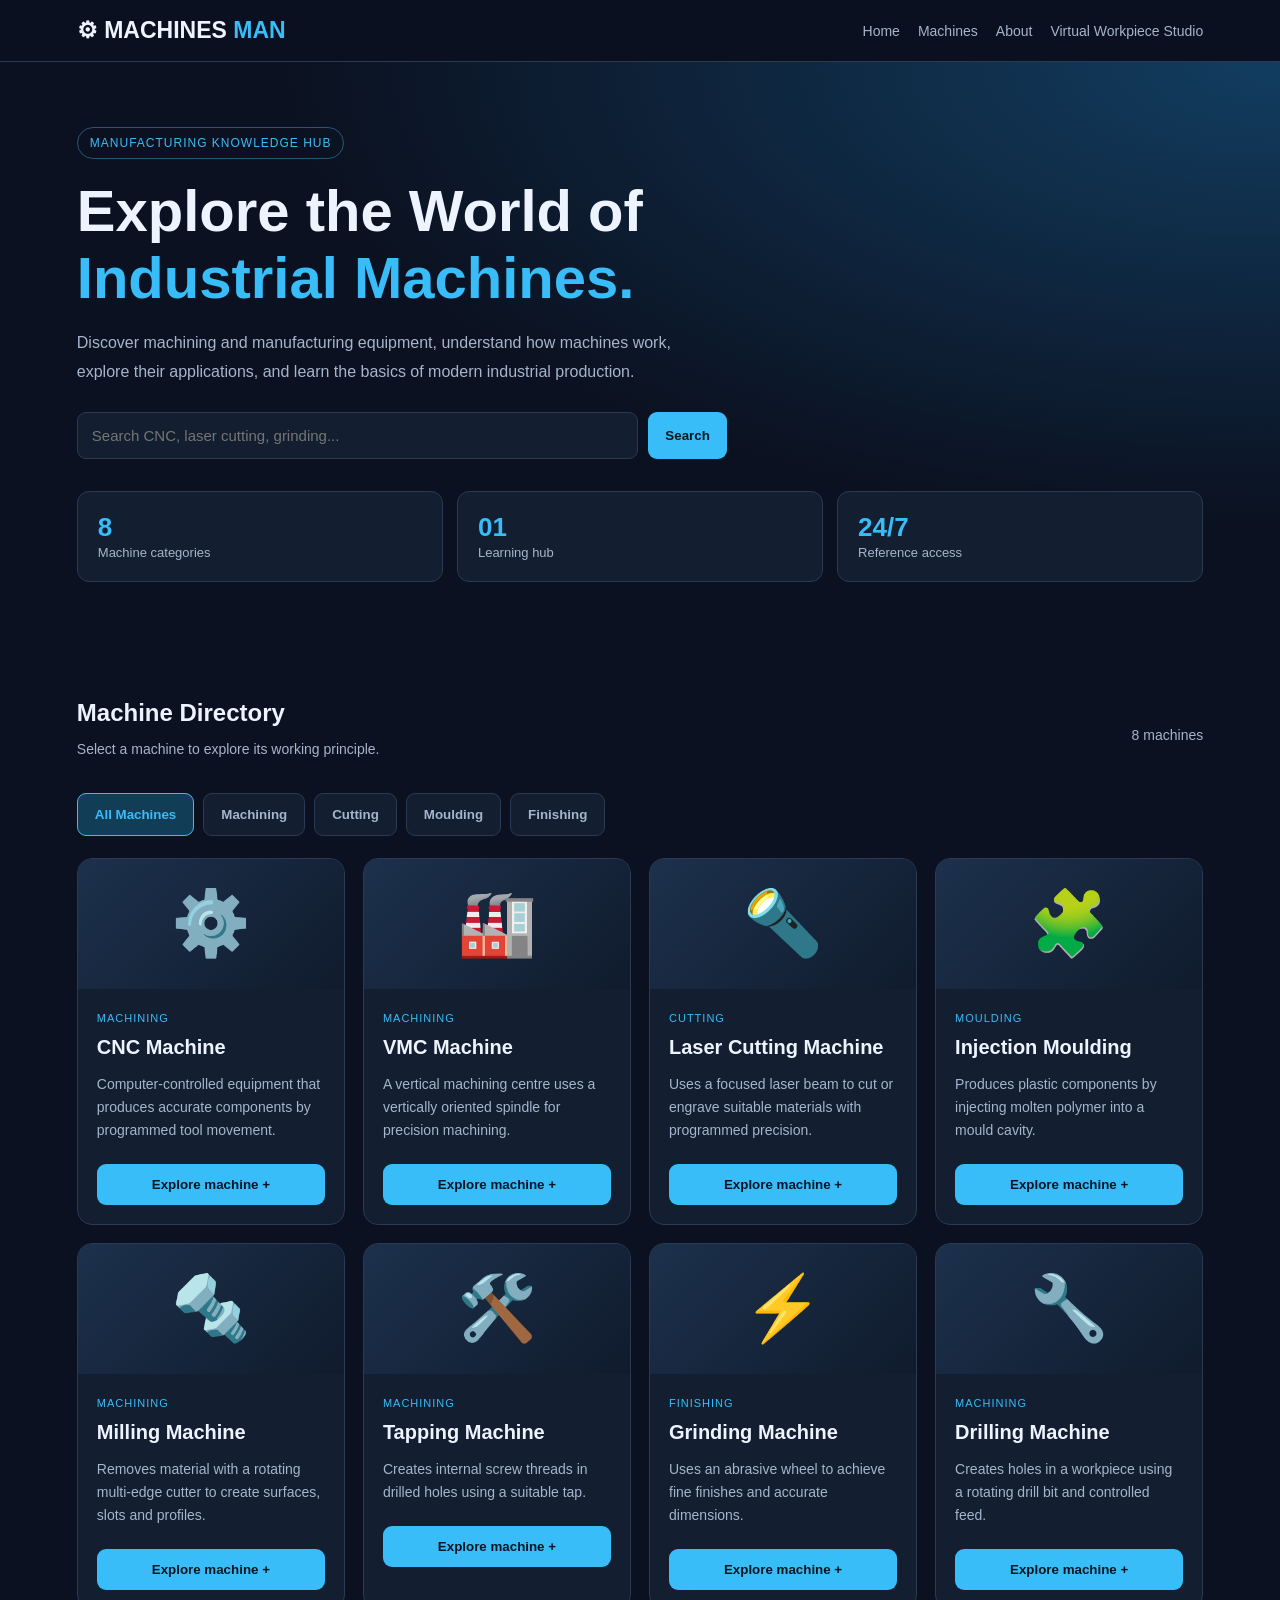
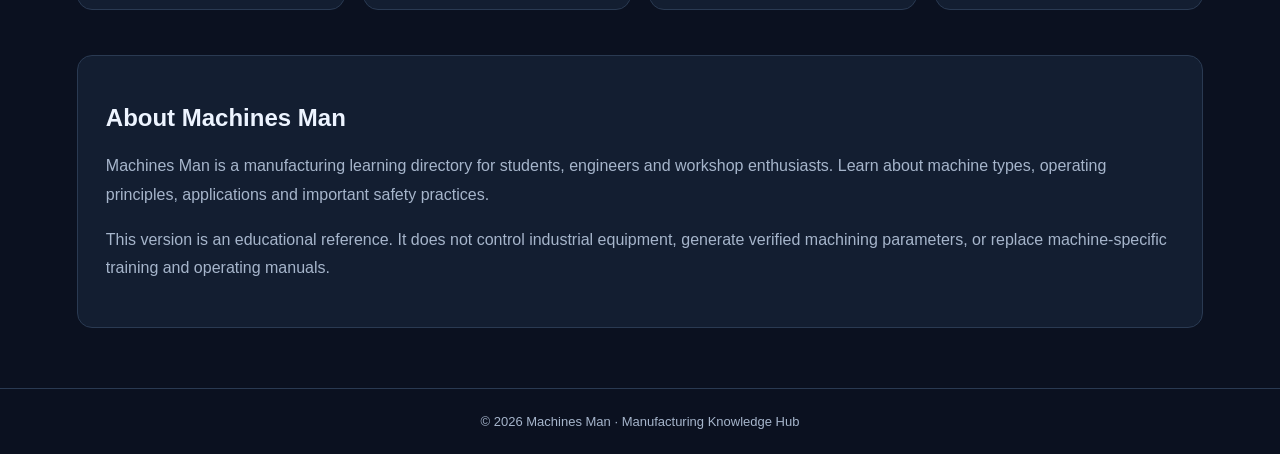
==== index.html @ 2218a89e "Update index.html" ====
<!DOCTYPE html>
<html lang="en">
<head>
<meta charset="UTF-8">
<meta name="viewport" content="width=device-width, initial-scale=1.0">
<title>Machines Man | Manufacturing Hub</title>
<style>
:root {
  --bg: #0b1120;
  --panel: #131e31;
  --panel2: #1c2a40;
  --text: #edf4ff;
  --muted: #a6b5cb;
  --accent: #38bdf8;
  --border: #2a3a52;
}
* { box-sizing: border-box; }
body {
  margin: 0;
  font-family: Arial, sans-serif;
  background: var(--bg);
  color: var(--text);
}
header {
  position: sticky;
  top: 0;
  z-index: 5;
  background: #0b1120ee;
  backdrop-filter: blur(12px);
  border-bottom: 1px solid var(--border);
  padding: 17px 6%;
  display: flex;
  align-items: center;
  justify-content: space-between;
  gap: 16px;
}
.logo { font-size: 23px; font-weight: 800; }
.logo span { color: var(--accent); }
nav { display: flex; gap: 18px; flex-wrap: wrap; }
nav a { color: var(--muted); text-decoration: none; font-size: 14px; }
nav a:hover { color: var(--accent); }
.hero {
  padding: 65px 6% 45px;
  background: radial-gradient(ellipse at top right, #123d60, transparent 55%);
}
.tag {
  display: inline-block;
  padding: 8px 12px;
  border: 1px solid #245778;
  border-radius: 20px;
  color: var(--accent);
  font-size: 12px;
  letter-spacing: 1px;
}
h1 { font-size: clamp(34px, 6vw, 58px); margin: 18px 0; }
.hero p { color: var(--muted); max-width: 650px; line-height: 1.8; }
.searchbar {
  margin-top: 25px;
  display: flex;
  gap: 10px;
  max-width: 650px;
}
input, select {
  width: 100%;
  min-width: 0;
  padding: 14px;
  border-radius: 9px;
  border: 1px solid var(--border);
  background: var(--panel);
  color: var(--text);
  font-size: 15px;
}
button {
  cursor: pointer;
  border: 0;
  border-radius: 9px;
  padding: 13px 17px;
  font-weight: 700;
}
.primary { background: var(--accent); color: #061522; }
main { padding: 25px 6% 60px; }
.section-head {
  display: flex;
  justify-content: space-between;
  align-items: center;
  flex-wrap: wrap;
  gap: 12px;
  margin: 15px 0 22px;
}
.section-head h2 { margin: 0; }
.muted { color: var(--muted); font-size: 14px; }
.filters { display: flex; gap: 9px; flex-wrap: wrap; margin-bottom: 22px; }
.filter {
  background: var(--panel);
  color: var(--muted);
  border: 1px solid var(--border);
}
.filter.active, .filter:hover {
  background: #123d57;
  color: var(--accent);
  border-color: var(--accent);
}
.grid {
  display: grid;
  grid-template-columns: repeat(auto-fit, minmax(245px, 1fr));
  gap: 18px;
}
.machine {
  background: var(--panel);
  border: 1px solid var(--border);
  border-radius: 15px;
  overflow: hidden;
  transition: transform .2s, border-color .2s;
}
.machine:hover { transform: translateY(-4px); border-color: var(--accent); }
.machine-top {
  min-height: 130px;
  display: grid;
  place-items: center;
  background: linear-gradient(135deg, #1c314c, #101b2d);
  font-size: 64px;
}
.machine-body { padding: 19px; }
.category {
  color: var(--accent);
  font-size: 11px;
  text-transform: uppercase;
  letter-spacing: 1px;
}
.machine h3 { margin: 10px 0; font-size: 20px; }
.machine p { color: var(--muted); font-size: 14px; line-height: 1.65; }
.machine button { width: 100%; margin-top: 8px; }
.details {
  display: none;
  margin-top: 15px;
  padding-top: 12px;
  border-top: 1px solid var(--border);
  color: var(--muted);
  font-size: 13px;
  line-height: 1.8;
}
.details.open { display: block; }
.empty {
  display: none;
  text-align: center;
  padding: 40px 10px;
  color: var(--muted);
}
.stats {
  display: grid;
  grid-template-columns: repeat(auto-fit, minmax(150px, 1fr));
  gap: 14px;
  margin: 32px 0;
}
.stat {
  padding: 20px;
  background: var(--panel);
  border: 1px solid var(--border);
  border-radius: 12px;
}
.stat strong { display: block; font-size: 26px; color: var(--accent); }
.stat span { color: var(--muted); font-size: 13px; }
.info {
  margin-top: 45px;
  padding: 28px;
  border-radius: 15px;
  background: var(--panel);
  border: 1px solid var(--border);
}
.info p { color: var(--muted); line-height: 1.8; }
footer {
  padding: 25px 6%;
  border-top: 1px solid var(--border);
  color: var(--muted);
  font-size: 13px;
  text-align: center;
}
@media(max-width:600px) {
  header { align-items: flex-start; flex-direction: column; }
  nav { gap: 13px; }
  .hero { padding-top: 42px; }
  .searchbar { flex-direction: column; }
}
</style>
</head>
<body>

<header>
  <div class="logo">⚙ MACHINES <span>MAN</span></div>
  
<nav>
  <a href="#home">Home</a>
  <a href="#machines">Machines</a>
  <a href="#about">About</a>
  <a href="./studio.html">Virtual Workpiece Studio</a>
</nav>

</header>

<section class="hero" id="home">
  <span class="tag">MANUFACTURING KNOWLEDGE HUB</span>
  <h1>Explore the World of<br><span style="color:#38bdf8">Industrial Machines.</span></h1>
  <p>
    Discover machining and manufacturing equipment, understand how
    machines work, explore their applications, and learn the basics
    of modern industrial production.
  </p>
  <div class="searchbar">
    <input id="search" type="search"
      placeholder="Search CNC, laser cutting, grinding..."
      aria-label="Search machines">
    <button class="primary" onclick="searchMachines()">Search</button>
  </div>
  <div class="stats">
    <div class="stat"><strong id="total">8</strong><span>Machine categories</span></div>
    <div class="stat"><strong>01</strong><span>Learning hub</span></div>
    <div class="stat"><strong>24/7</strong><span>Reference access</span></div>
  </div>
</section>

<main id="machines">
  <div class="section-head">
    <div>
      <h2>Machine Directory</h2>
      <p class="muted">Select a machine to explore its working principle.</p>
    </div>
    <span class="muted" id="count">8 machines</span>
  </div>

  <div class="filters" id="filters">
    <button class="filter active" data-filter="All">All Machines</button>
    <button class="filter" data-filter="Machining">Machining</button>
    <button class="filter" data-filter="Cutting">Cutting</button>
    <button class="filter" data-filter="Moulding">Moulding</button>
    <button class="filter" data-filter="Finishing">Finishing</button>
  </div>

  <div class="grid" id="grid">

    <article class="machine" data-category="Machining"
      data-search="cnc computer numerical control lathe turning automated">
      <div class="machine-top">⚙️</div>
      <div class="machine-body">
        <span class="category">Machining</span>
        <h3>CNC Machine</h3>
        <p>Computer-controlled equipment that produces accurate components by programmed tool movement.</p>
        <button class="primary" onclick="toggleDetails(this)">Explore machine +</button>
        <div class="details">
          <b>Working:</b> A CNC controller executes programmed tool paths.<br>
          <b>Operations:</b> Turning, drilling, boring and contouring, depending on the machine.<br>
          <b>Applications:</b> Automotive parts, shafts and precision components.<br>
          <b>Key feature:</b> Repeatable, programmable machining.
        </div>
      </div>
    </article>

    <article class="machine" data-category="Machining"
      data-search="vmc vertical machining center milling drilling tapping">
      <div class="machine-top">🏭</div>
      <div class="machine-body">
        <span class="category">Machining</span>
        <h3>VMC Machine</h3>
        <p>A vertical machining centre uses a vertically oriented spindle for precision machining.</p>
        <button class="primary" onclick="toggleDetails(this)">Explore machine +</button>
        <div class="details">
          <b>Working:</b> A rotating cutting tool removes material as programmed axes move the tool or workpiece.<br>
          <b>Operations:</b> Milling, drilling, boring and tapping when suitably equipped.<br>
          <b>Applications:</b> Dies, moulds, fixtures and machine components.<br>
          <b>Key feature:</b> Multiple operations in one setup.
        </div>
      </div>
    </article>

    <article class="machine" data-category="Cutting"
      data-search="laser cutting fibre laser sheet metal engraving">
      <div class="machine-top">🔦</div>
      <div class="machine-body">
        <span class="category">Cutting</span>
        <h3>Laser Cutting Machine</h3>
        <p>Uses a focused laser beam to cut or engrave suitable materials with programmed precision.</p>
        <button class="primary" onclick="toggleDetails(this)">Explore machine +</button>
        <div class="details">
          <b>Working:</b> A focused beam heats material; assist gas may remove molten or vaporised material.<br>
          <b>Types:</b> Fibre and CO₂ laser systems, selected according to material and application.<br>
          <b>Applications:</b> Sheet-metal profiles, panels and signage.<br>
          <b>Safety:</b> Enclosure, interlocks and wavelength-appropriate protection are essential.
        </div>
      </div>
    </article>

    <article class="machine" data-category="Moulding"
      data-search="injection moulding plastic polymer mould">
      <div class="machine-top">🧩</div>
      <div class="machine-body">
        <span class="category">Moulding</span>
        <h3>Injection Moulding</h3>
        <p>Produces plastic components by injecting molten polymer into a mould cavity.</p>
        <button class="primary" onclick="toggleDetails(this)">Explore machine +</button>
        <div class="details">
          <b>Working:</b> Plastic pellets are melted, injected, cooled and ejected.<br>
          <b>Main parts:</b> Injection unit, clamping unit and mould.<br>
          <b>Applications:</b> Housings, containers, automotive trim and consumer products.<br>
          <b>Key feature:</b> Efficient high-volume production.
        </div>
      </div>
    </article>

    <article class="machine" data-category="Machining"
      data-search="milling machine cutter workpiece conventional milling">
      <div class="machine-top">🔩</div>
      <div class="machine-body">
        <span class="category">Machining</span>
        <h3>Milling Machine</h3>
        <p>Removes material with a rotating multi-edge cutter to create surfaces, slots and profiles.</p>
        <button class="primary" onclick="toggleDetails(this)">Explore machine +</button>
        <div class="details">
          <b>Working:</b> A rotating cutter removes material from a secured workpiece.<br>
          <b>Types:</b> Vertical, horizontal and universal milling machines.<br>
          <b>Applications:</b> Slots, keyways, flat surfaces and complex profiles.<br>
          <b>Key feature:</b> Versatile material removal.
        </div>
      </div>
    </article>

    <article class="machine" data-category="Machining"
      data-search="tapping machine thread tap internal threading">
      <div class="machine-top">🛠️</div>
      <div class="machine-body">
        <span class="category">Machining</span>
        <h3>Tapping Machine</h3>
        <p>Creates internal screw threads in drilled holes using a suitable tap.</p>
        <button class="primary" onclick="toggleDetails(this)">Explore machine +</button>
        <div class="details">
          <b>Working:</b> A tap rotates into a correctly sized prepared hole.<br>
          <b>Types:</b> Hand, power and rigid CNC tapping systems.<br>
          <b>Applications:</b> Threaded holes in metal and suitable plastics.<br>
          <b>Key feature:</b> Repeatable internal threading.
        </div>
      </div>
    </article>

    <article class="machine" data-category="Finishing"
      data-search="grinding machine abrasive wheel surface cylindrical">
      <div class="machine-top">⚡</div>
      <div class="machine-body">
        <span class="category">Finishing</span>
        <h3>Grinding Machine</h3>
        <p>Uses an abrasive wheel to achieve fine finishes and accurate dimensions.</p>
        <button class="primary" onclick="toggleDetails(this)">Explore machine +</button>
        <div class="details">
          <b>Working:</b> Abrasive grains remove small amounts of material.<br>
          <b>Types:</b> Surface, cylindrical and centreless grinding.<br>
          <b>Applications:</b> Precision shafts, tools and finished surfaces.<br>
          <b>Safety:</b> Use guards and the correct wheel speed; inspect wheels before use.
        </div>
      </div>
    </article>

    <article class="machine" data-category="Machining"
      data-search="drilling machine drill holes radial pillar">
      <div class="machine-top">🔧</div>
      <div class="machine-body">
        <span class="category">Machining</span>
        <h3>Drilling Machine</h3>
        <p>Creates holes in a workpiece using a rotating drill bit and controlled feed.</p>
        <button class="primary" onclick="toggleDetails(this)">Explore machine +</button>
        <div class="details">
          <b>Working:</b> A rotating drill advances into the securely clamped material.<br>
          <b>Types:</b> Bench, pillar, radial and CNC drilling systems.<br>
          <b>Applications:</b> Fastener holes, fixtures and component fabrication.<br>
          <b>Key feature:</b> Simple and versatile hole production.
        </div>
      </div>
    </article>

  </div>
  <div class="empty" id="empty">No matching machines found. Try another search.</div>

  <section class="info" id="about">
    <h2>About Machines Man</h2>
    <p>
      Machines Man is a manufacturing learning directory for students,
      engineers and workshop enthusiasts. Learn about machine types,
      operating principles, applications and important safety practices.
    </p>
    <p>
      This version is an educational reference. It does not control
      industrial equipment, generate verified machining parameters,
      or replace machine-specific training and operating manuals.
    </p>
  </section>
</main>

<footer>
  © 2026 Machines Man · Manufacturing Knowledge Hub
</footer>

<script>
const cards = [...document.querySelectorAll(".machine")];
let activeCategory = "All";

function updateMachines() {
  const query = document.getElementById("search").value
    .trim().toLowerCase();
  let visible = 0;

  cards.forEach(card => {
    const matchesCategory =
      activeCategory === "All" ||
      card.dataset.category === activeCategory;
    const matchesSearch =
      (card.innerText + " " + card.dataset.search)
        .toLowerCase().includes(query);

    const show = matchesCategory && matchesSearch;
    card.style.display = show ? "" : "none";
    if (show) visible++;
  });

  document.getElementById("count").textContent =
    visible + (visible === 1 ? " machine" : " machines");
  document.getElementById("empty").style.display =
    visible ? "none" : "block";
}

function searchMachines() {
  updateMachines();
  document.getElementById("machines").scrollIntoView({
    behavior: "smooth"
  });
}

function toggleDetails(button) {
  const details = button.nextElementSibling;
  const opening = !details.classList.contains("open");
  details.classList.toggle("open", opening);
  button.textContent = opening ? "Close details −" : "Explore machine +";
}

document.getElementById("search").addEventListener("input", updateMachines);

document.querySelectorAll(".filter").forEach(button => {
  button.addEventListener("click", () => {
    activeCategory = button.dataset.filter;
    document.querySelectorAll(".filter").forEach(item =>
      item.classList.toggle("active", item === button)
    );
    updateMachines();
  });
});
</script>
</body>
</html>
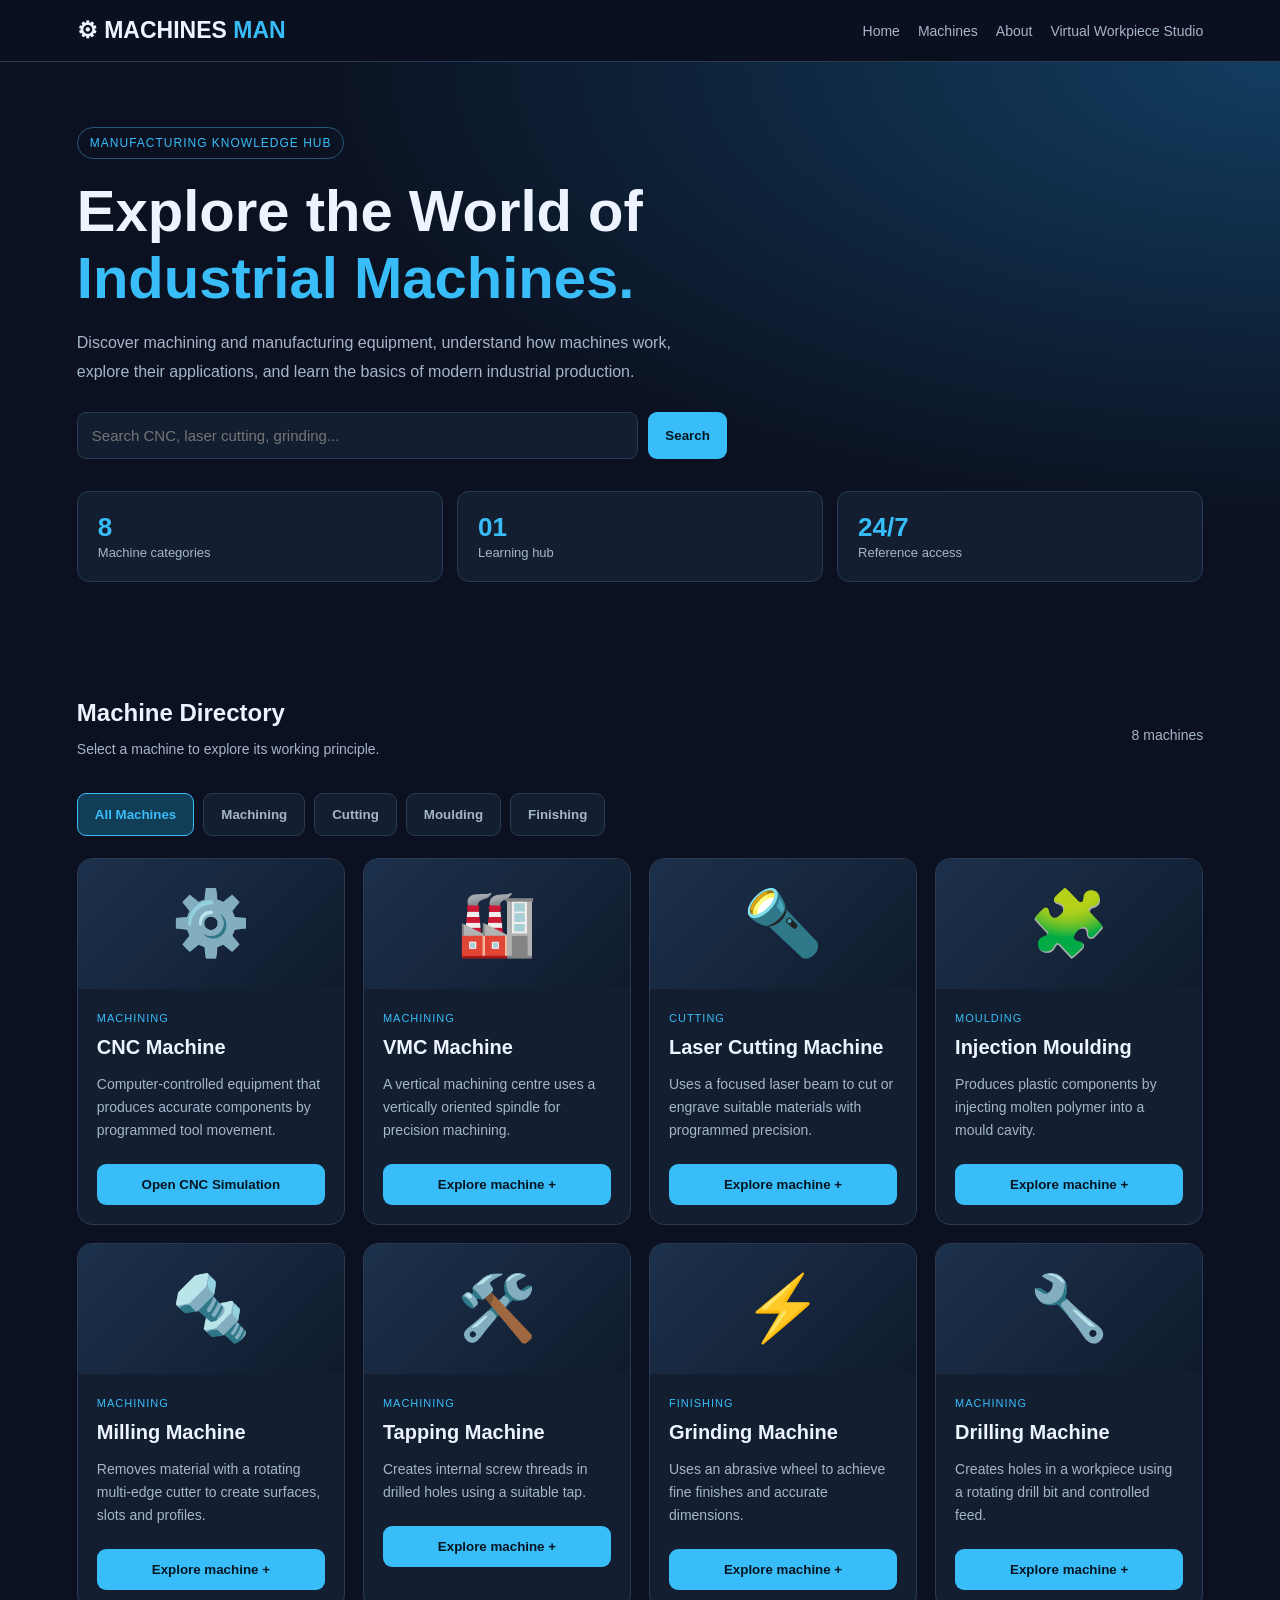
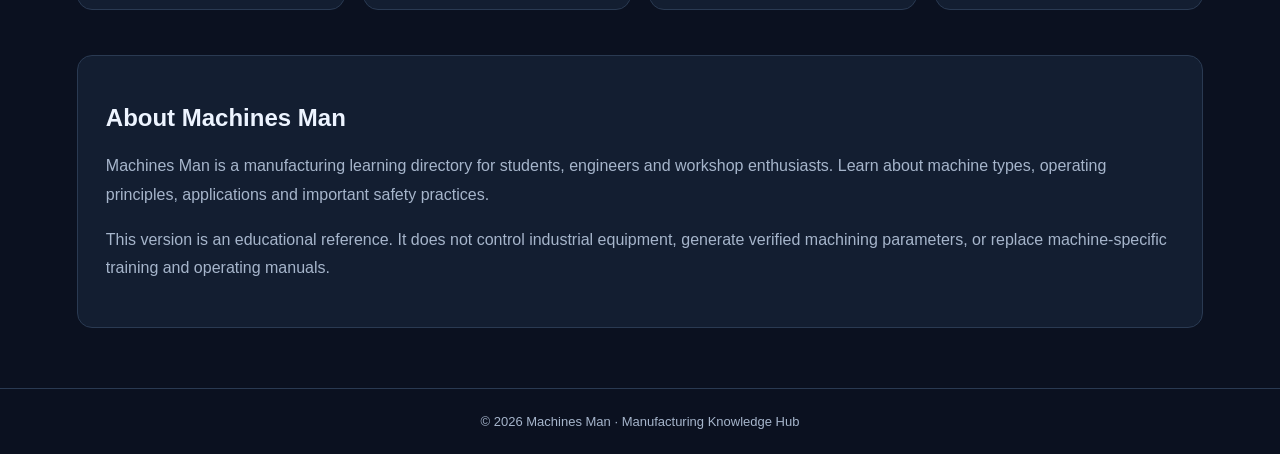
==== commit 7dad4c49: "Update index.html" ====
--- a/index.html
+++ b/index.html
@@ -245,7 +245,7 @@
         <span class="category">Machining</span>
         <h3>CNC Machine</h3>
         <p>Computer-controlled equipment that produces accurate components by programmed tool movement.</p>
-        <button class="primary" onclick="toggleDetails(this)">Explore machine +</button>
+        <button class="primary" onclick="window.location.href='cnc-simulation.html'">Open CNC Simulation</button>
         <div class="details">
           <b>Working:</b> A CNC controller executes programmed tool paths.<br>
           <b>Operations:</b> Turning, drilling, boring and contouring, depending on the machine.<br>
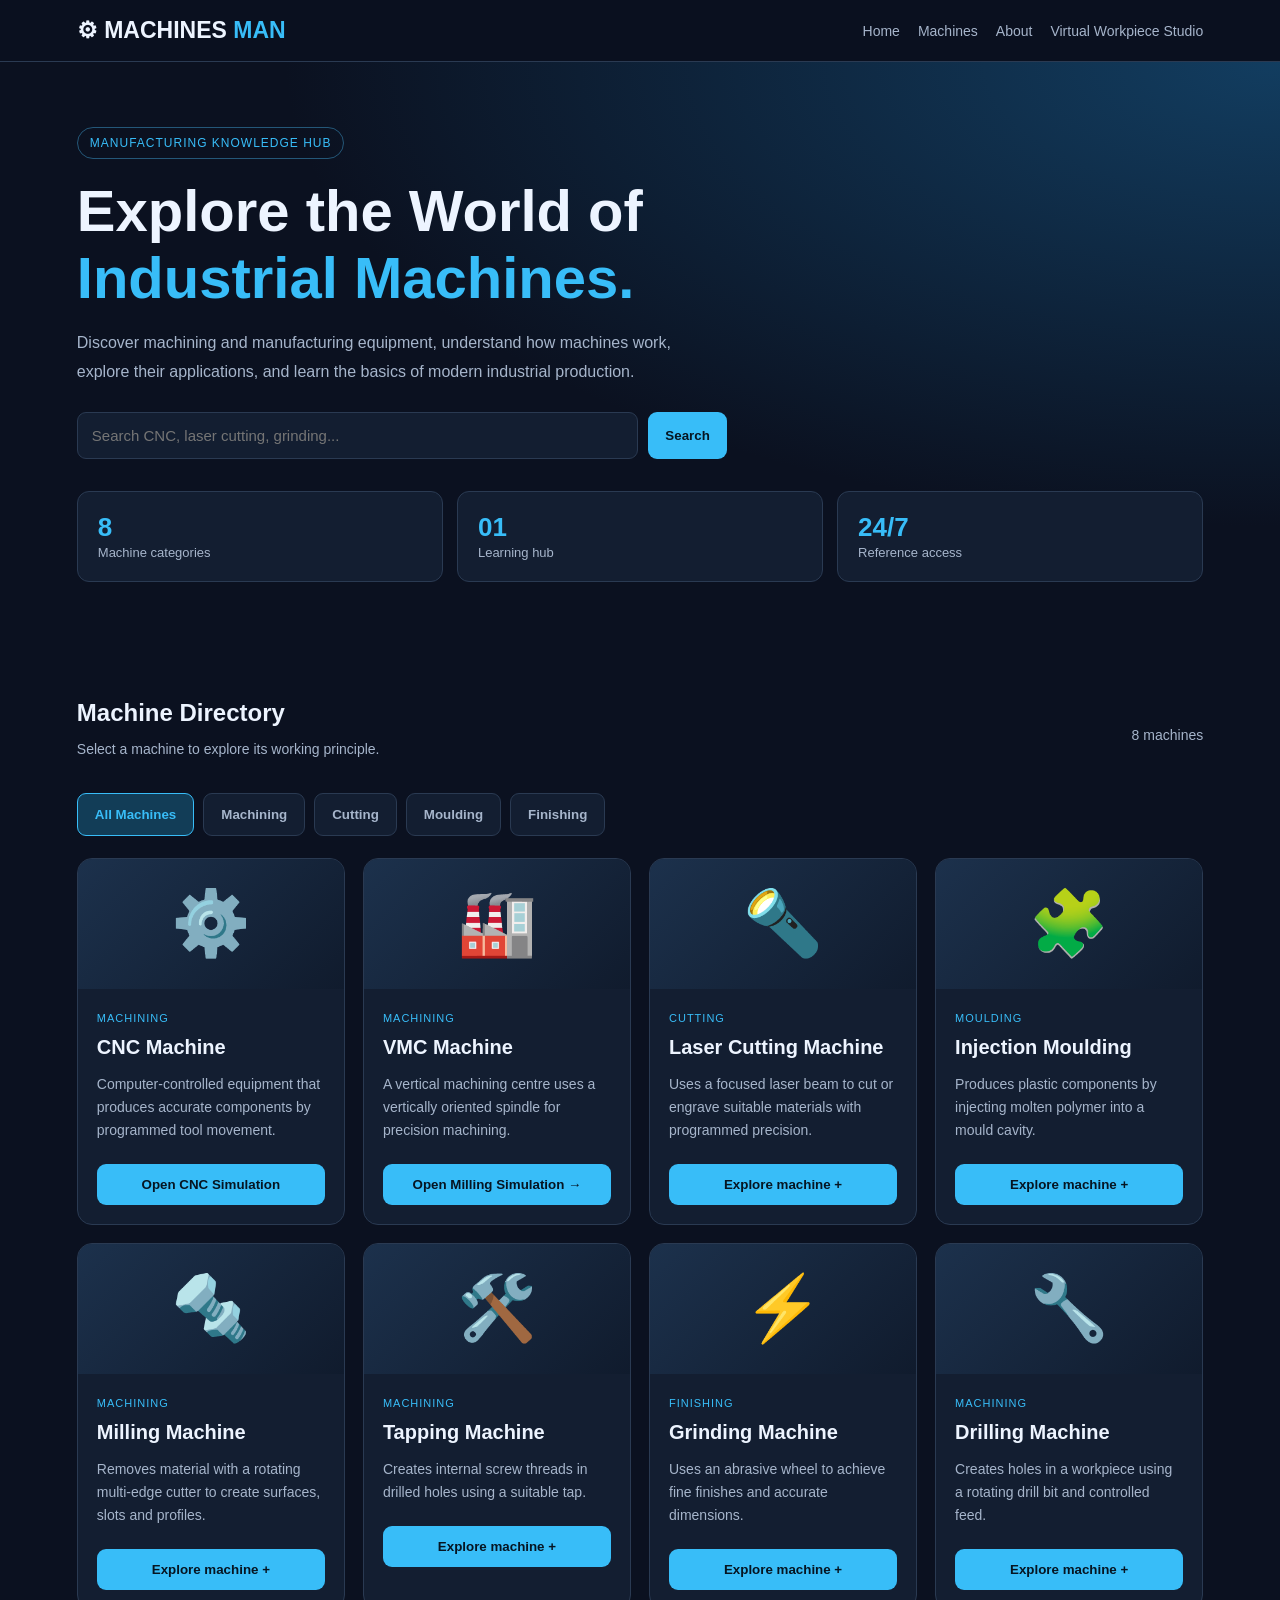
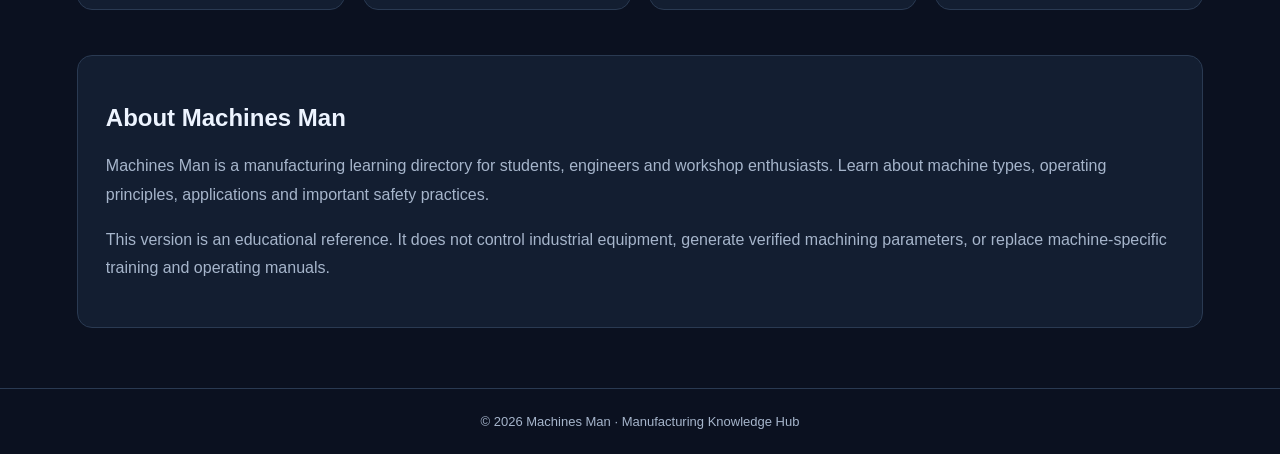
==== commit 222fd4c1: "Update index.html" ====
--- a/index.html
+++ b/index.html
@@ -262,7 +262,7 @@
         <span class="category">Machining</span>
         <h3>VMC Machine</h3>
         <p>A vertical machining centre uses a vertically oriented spindle for precision machining.</p>
-        <button class="primary" onclick="toggleDetails(this)">Explore machine +</button>
+        <button class="primary" onclick="window.location.href='milling-simulation.html'">Open Milling Simulation →</button>
         <div class="details">
           <b>Working:</b> A rotating cutting tool removes material as programmed axes move the tool or workpiece.<br>
           <b>Operations:</b> Milling, drilling, boring and tapping when suitably equipped.<br>
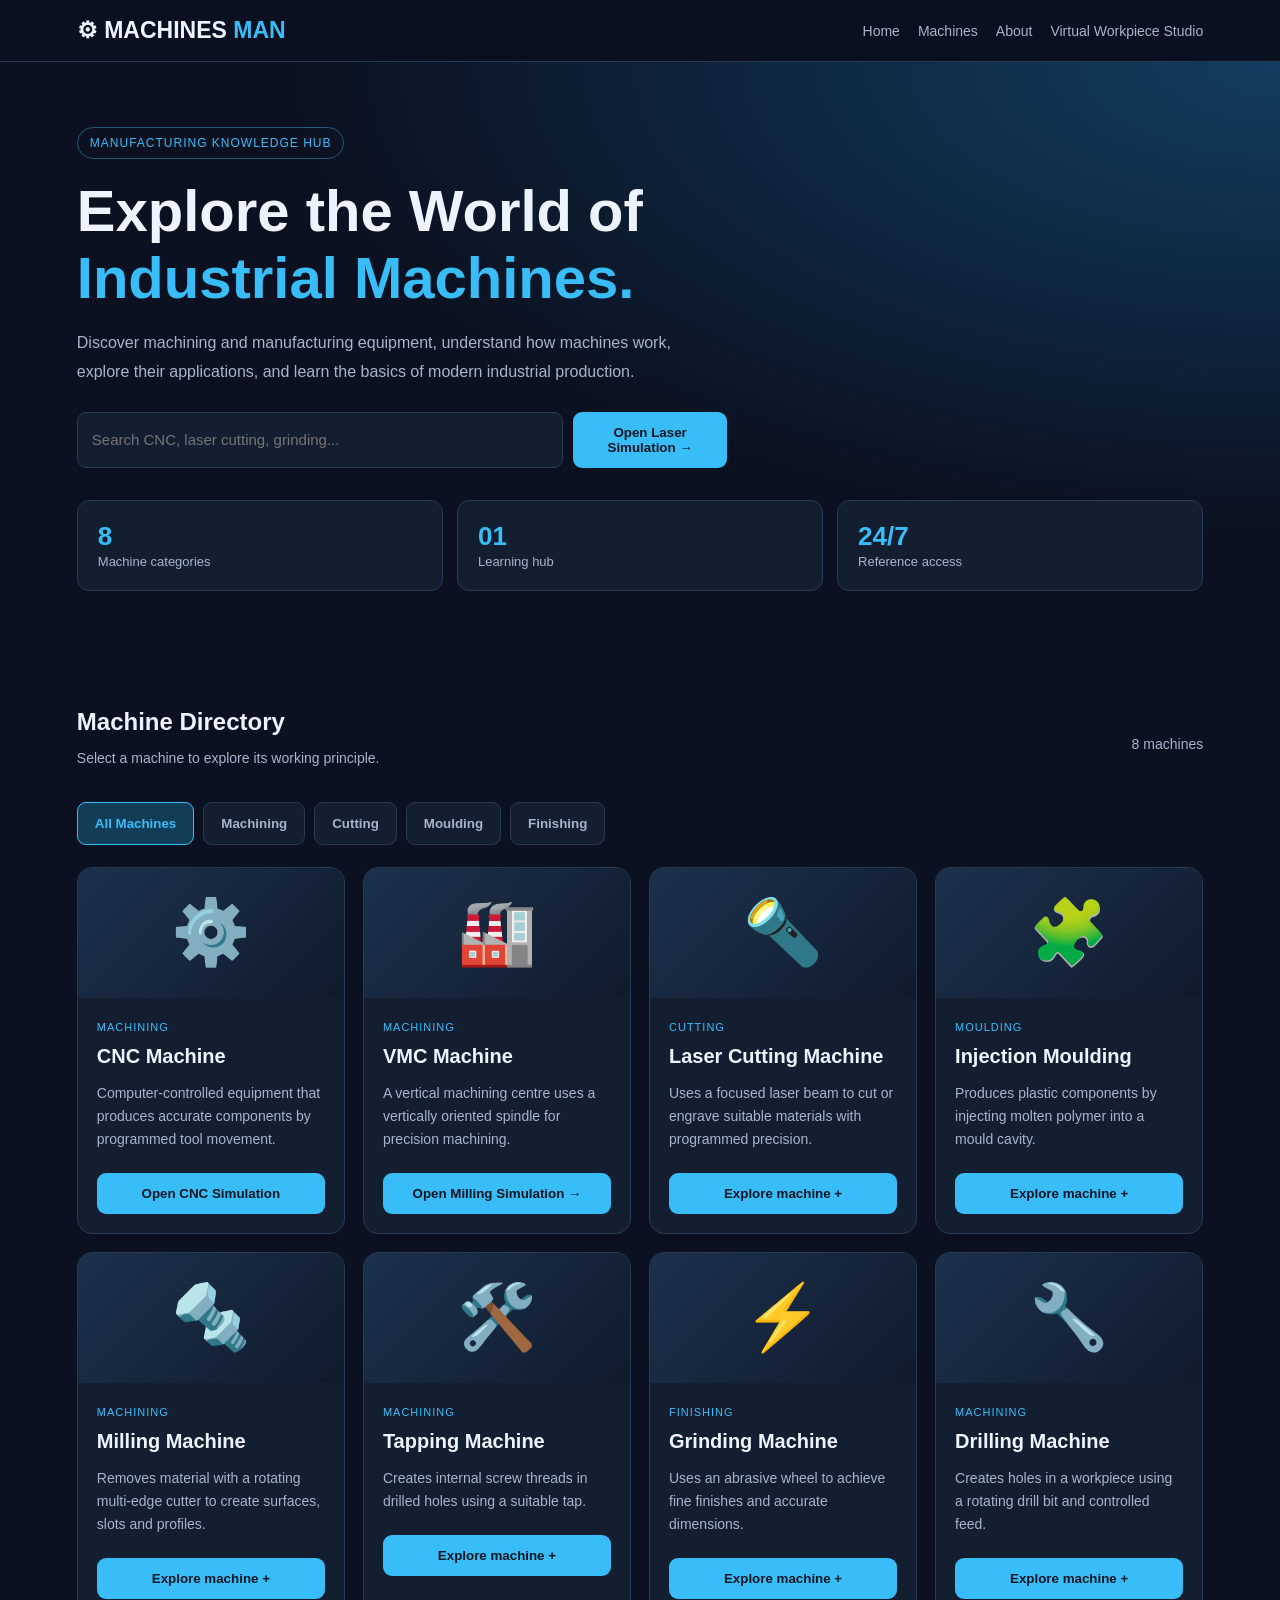
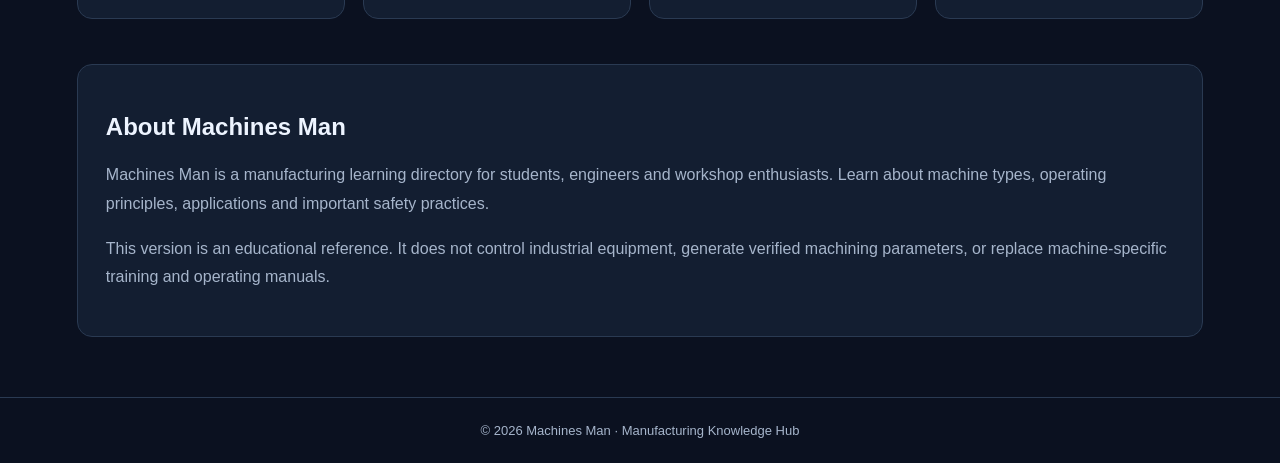
==== commit de8c69da: "Update index.html" ====
--- a/index.html
+++ b/index.html
@@ -210,7 +210,10 @@
     <input id="search" type="search"
       placeholder="Search CNC, laser cutting, grinding..."
       aria-label="Search machines">
-    <button class="primary" onclick="searchMachines()">Search</button>
+    <button class="primary"
+  onclick="window.location.href='laser-simulation.html'">
+  Open Laser Simulation →
+</button>
   </div>
   <div class="stats">
     <div class="stat"><strong id="total">8</strong><span>Machine categories</span></div>
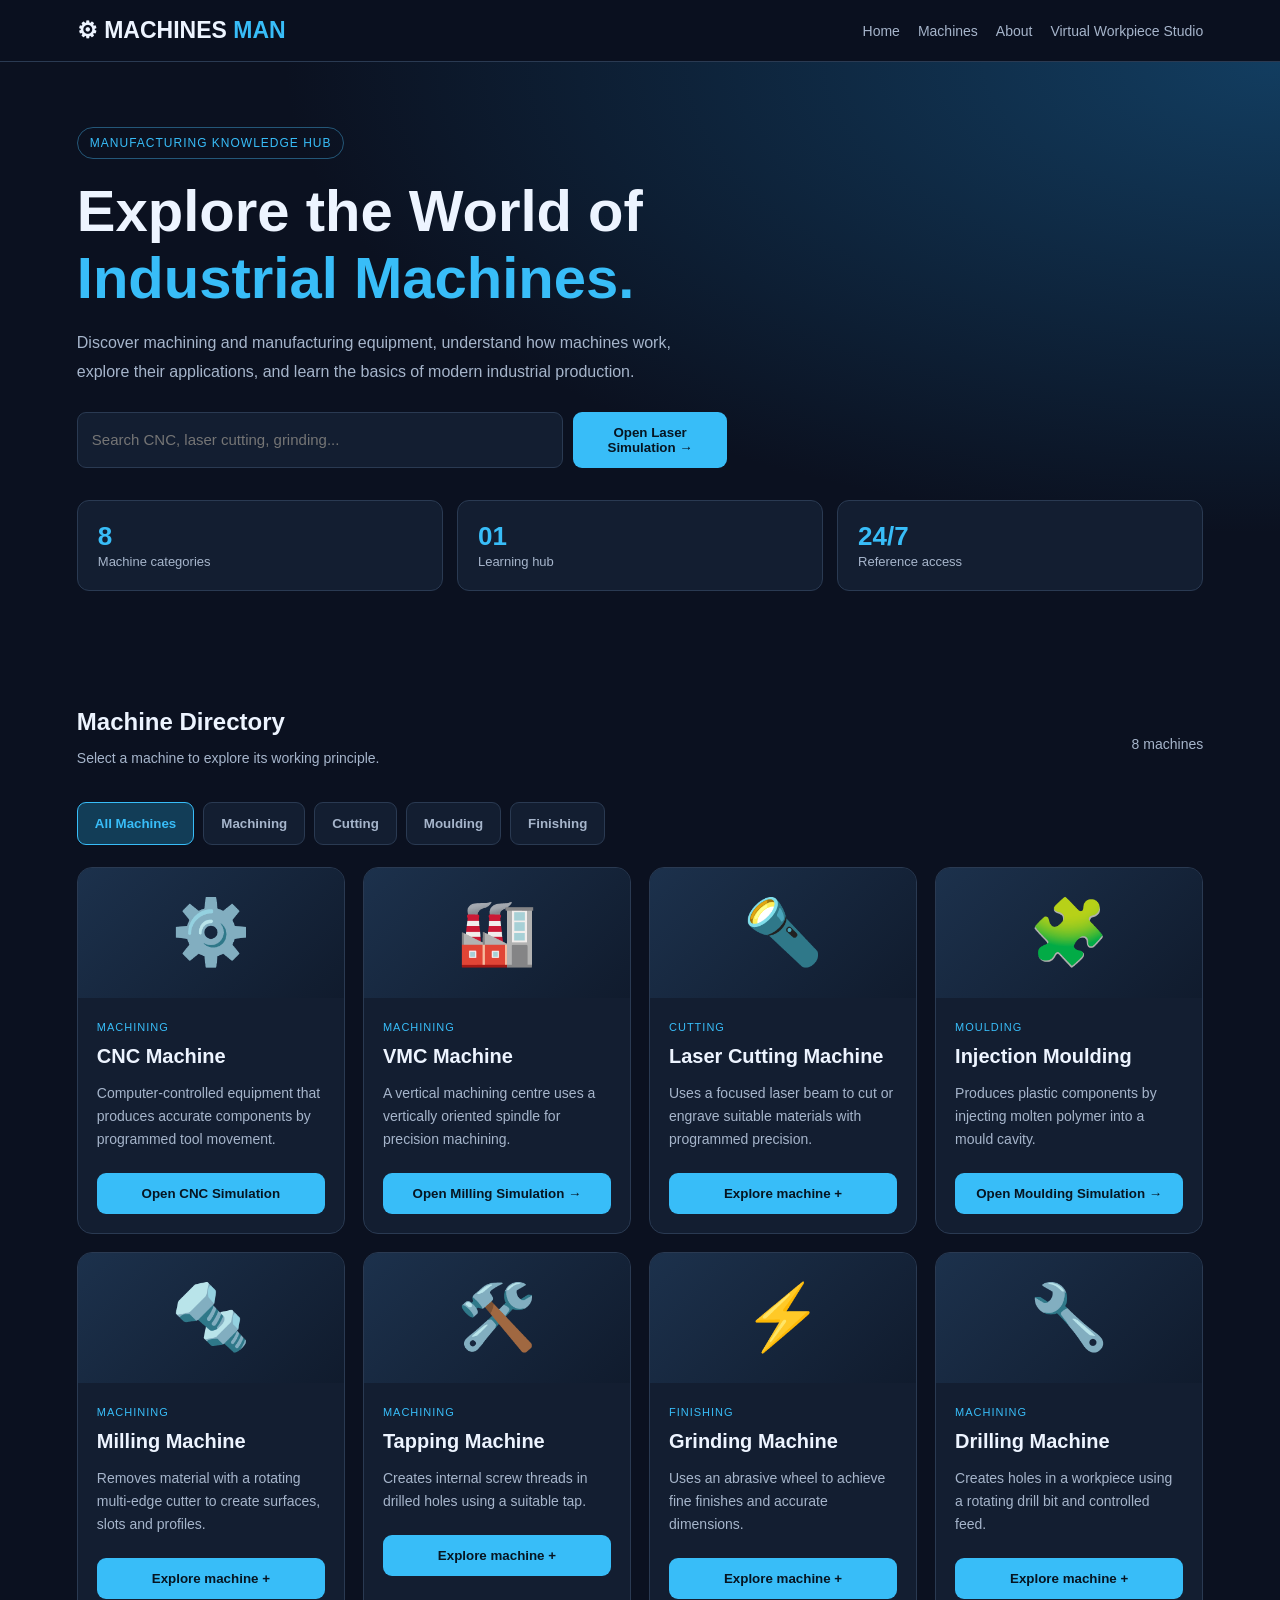
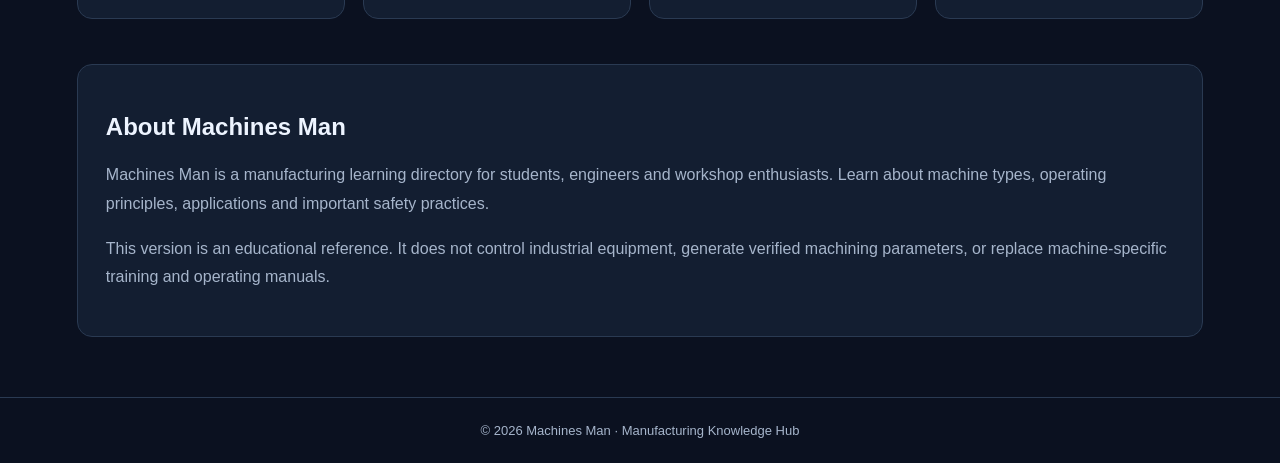
==== commit cbe5caa0: "Update index.html" ====
--- a/index.html
+++ b/index.html
@@ -299,7 +299,10 @@
         <span class="category">Moulding</span>
         <h3>Injection Moulding</h3>
         <p>Produces plastic components by injecting molten polymer into a mould cavity.</p>
-        <button class="primary" onclick="toggleDetails(this)">Explore machine +</button>
+        <button class="primary"
+  onclick="window.location.href='moulding-simulation.html'">
+  Open Moulding Simulation →
+</button>
         <div class="details">
           <b>Working:</b> Plastic pellets are melted, injected, cooled and ejected.<br>
           <b>Main parts:</b> Injection unit, clamping unit and mould.<br>
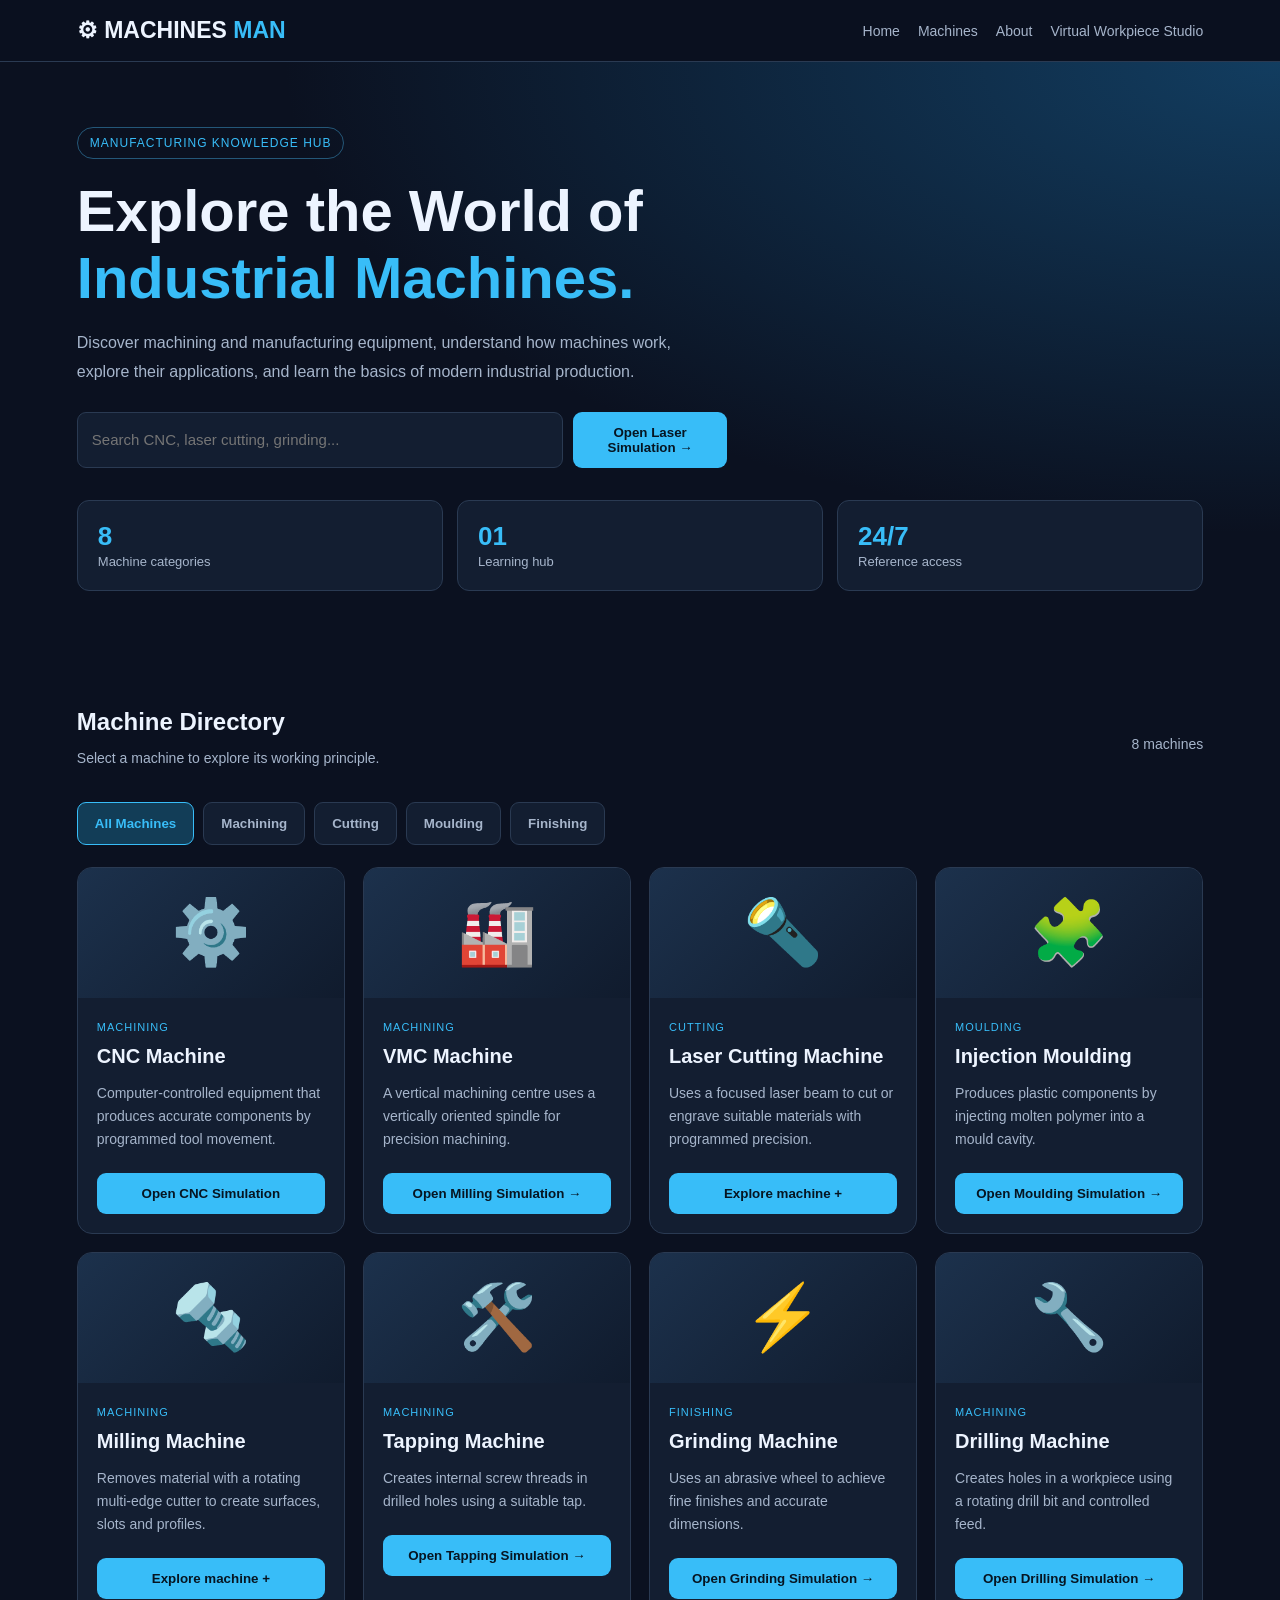
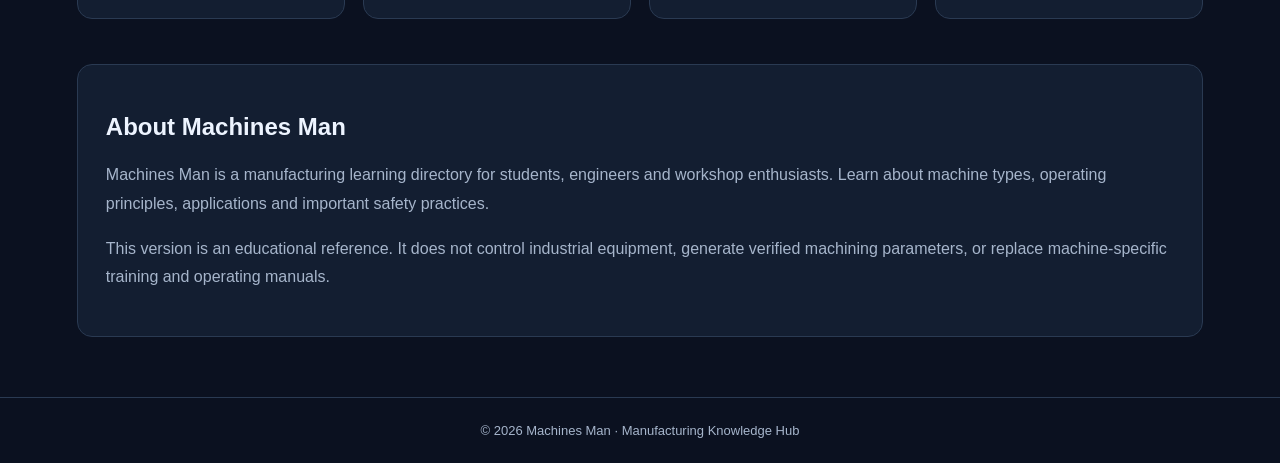
==== commit 0dfd0b07: "Update index.html" ====
--- a/index.html
+++ b/index.html
@@ -336,7 +336,7 @@
         <span class="category">Machining</span>
         <h3>Tapping Machine</h3>
         <p>Creates internal screw threads in drilled holes using a suitable tap.</p>
-        <button class="primary" onclick="toggleDetails(this)">Explore machine +</button>
+       <button class="primary" onclick="window.location.href='tapping-simulation.html'">Open Tapping Simulation →</button>
         <div class="details">
           <b>Working:</b> A tap rotates into a correctly sized prepared hole.<br>
           <b>Types:</b> Hand, power and rigid CNC tapping systems.<br>
@@ -353,7 +353,7 @@
         <span class="category">Finishing</span>
         <h3>Grinding Machine</h3>
         <p>Uses an abrasive wheel to achieve fine finishes and accurate dimensions.</p>
-        <button class="primary" onclick="toggleDetails(this)">Explore machine +</button>
+        <button class="primary" onclick="window.location.href='grinding-simulation.html'">Open Grinding Simulation →</button>
         <div class="details">
           <b>Working:</b> Abrasive grains remove small amounts of material.<br>
           <b>Types:</b> Surface, cylindrical and centreless grinding.<br>
@@ -370,7 +370,7 @@
         <span class="category">Machining</span>
         <h3>Drilling Machine</h3>
         <p>Creates holes in a workpiece using a rotating drill bit and controlled feed.</p>
-        <button class="primary" onclick="toggleDetails(this)">Explore machine +</button>
+       <button class="primary" onclick="window.location.href='drilling-simulation.html'">Open Drilling Simulation →</button>
         <div class="details">
           <b>Working:</b> A rotating drill advances into the securely clamped material.<br>
           <b>Types:</b> Bench, pillar, radial and CNC drilling systems.<br>
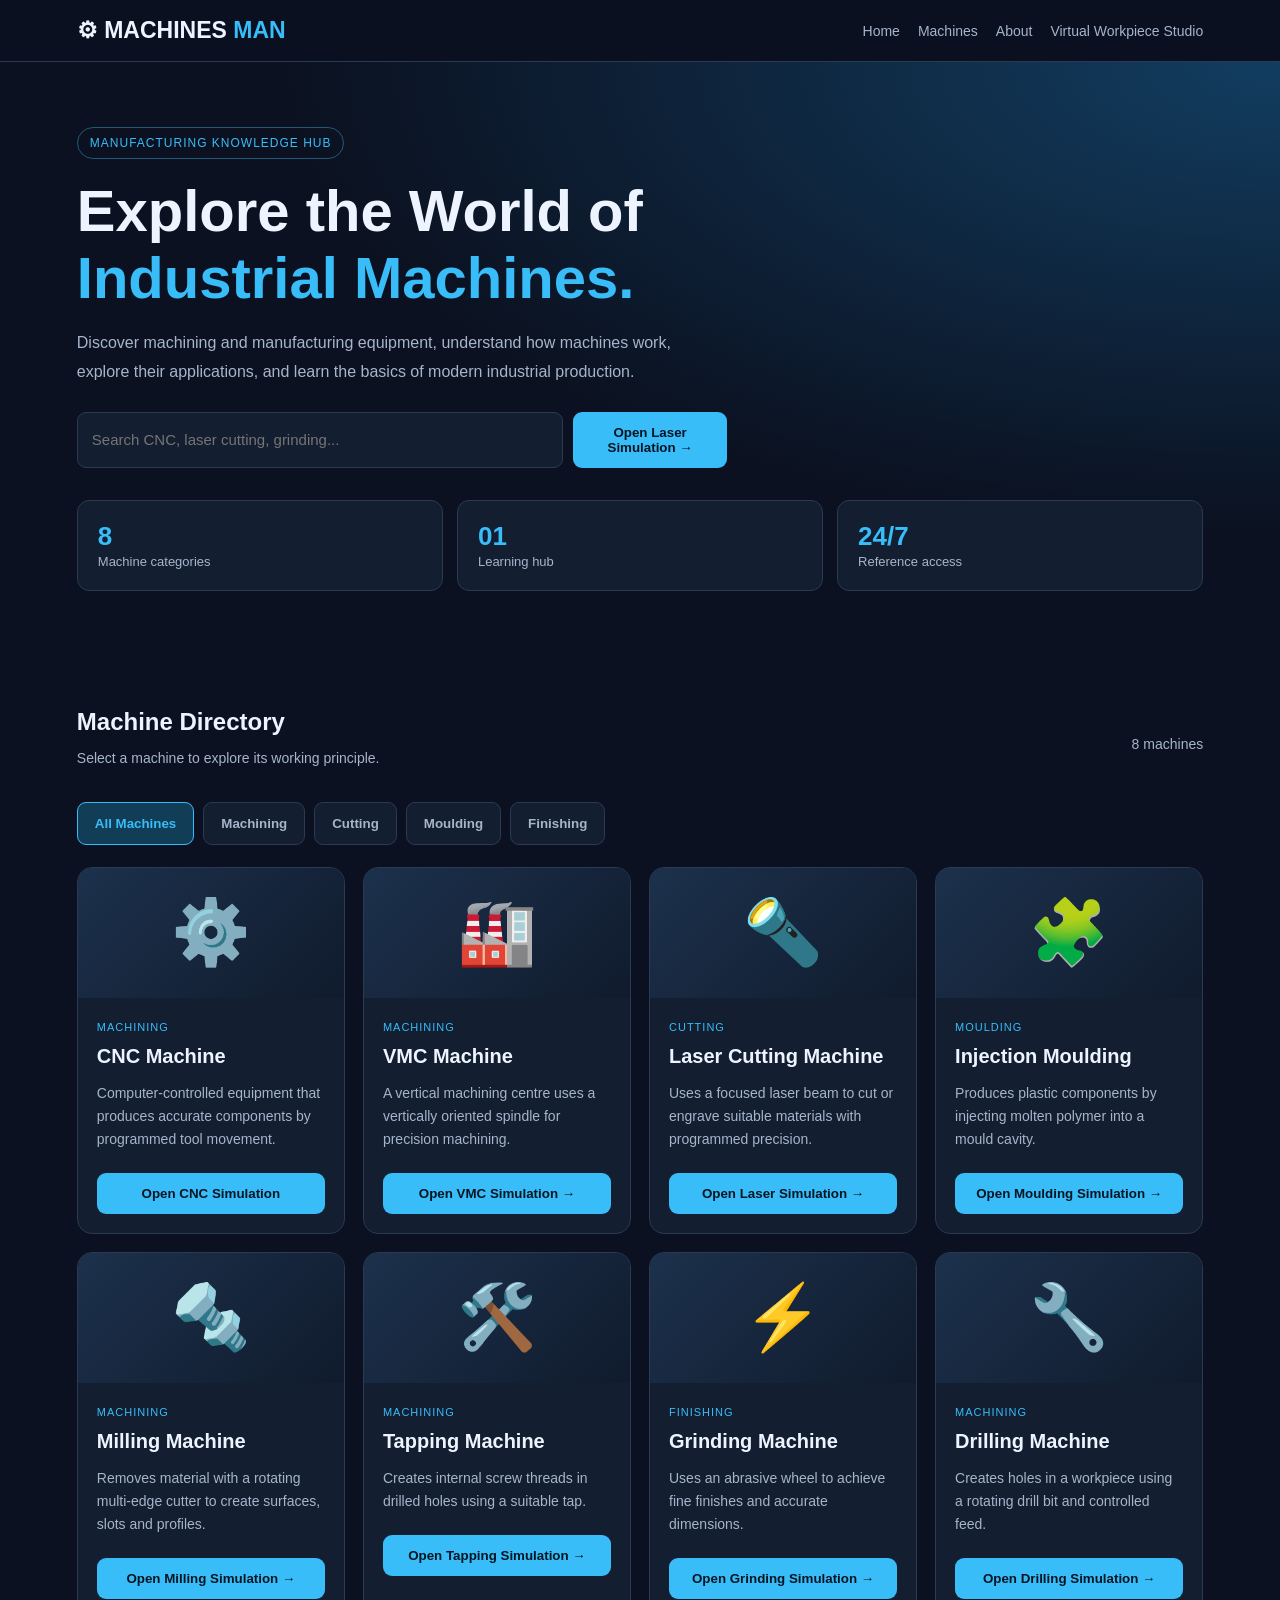
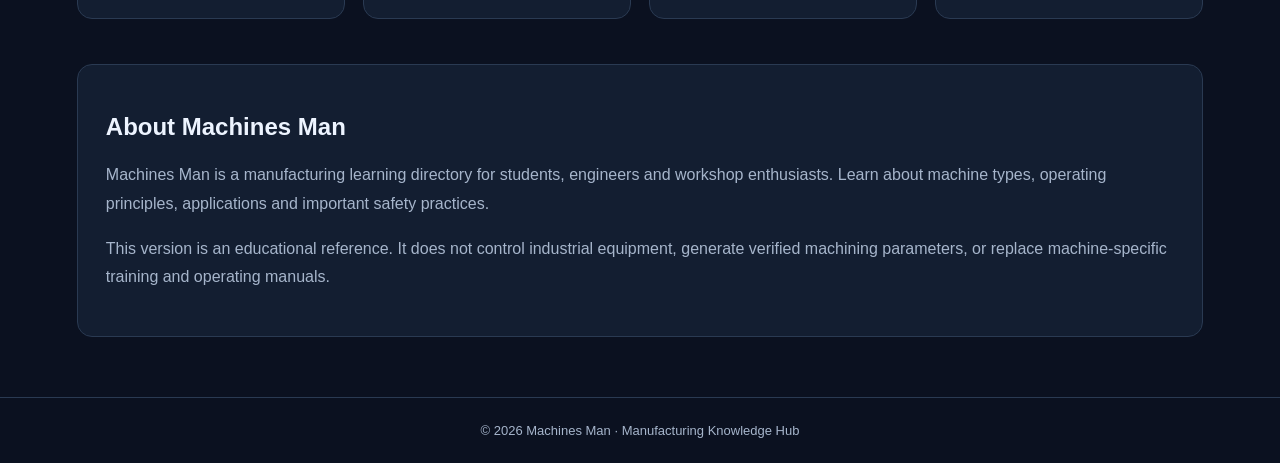
==== commit 7cc5162e: "Update index.html" ====
--- a/index.html
+++ b/index.html
@@ -265,7 +265,10 @@
         <span class="category">Machining</span>
         <h3>VMC Machine</h3>
         <p>A vertical machining centre uses a vertically oriented spindle for precision machining.</p>
-        <button class="primary" onclick="window.location.href='milling-simulation.html'">Open Milling Simulation →</button>
+        <button class="primary"
+  onclick="window.location.href='vmc-simulation.html'">
+  Open VMC Simulation →
+</button>
         <div class="details">
           <b>Working:</b> A rotating cutting tool removes material as programmed axes move the tool or workpiece.<br>
           <b>Operations:</b> Milling, drilling, boring and tapping when suitably equipped.<br>
@@ -282,7 +285,10 @@
         <span class="category">Cutting</span>
         <h3>Laser Cutting Machine</h3>
         <p>Uses a focused laser beam to cut or engrave suitable materials with programmed precision.</p>
-        <button class="primary" onclick="toggleDetails(this)">Explore machine +</button>
+        <button class="primary"
+  onclick="window.location.href='laser-simulation.html'">
+  Open Laser Simulation →
+</button>
         <div class="details">
           <b>Working:</b> A focused beam heats material; assist gas may remove molten or vaporised material.<br>
           <b>Types:</b> Fibre and CO₂ laser systems, selected according to material and application.<br>
@@ -319,7 +325,10 @@
         <span class="category">Machining</span>
         <h3>Milling Machine</h3>
         <p>Removes material with a rotating multi-edge cutter to create surfaces, slots and profiles.</p>
-        <button class="primary" onclick="toggleDetails(this)">Explore machine +</button>
+        <button class="primary"
+  onclick="window.location.href='milling-simulation.html'">
+  Open Milling Simulation →
+</button>
         <div class="details">
           <b>Working:</b> A rotating cutter removes material from a secured workpiece.<br>
           <b>Types:</b> Vertical, horizontal and universal milling machines.<br>
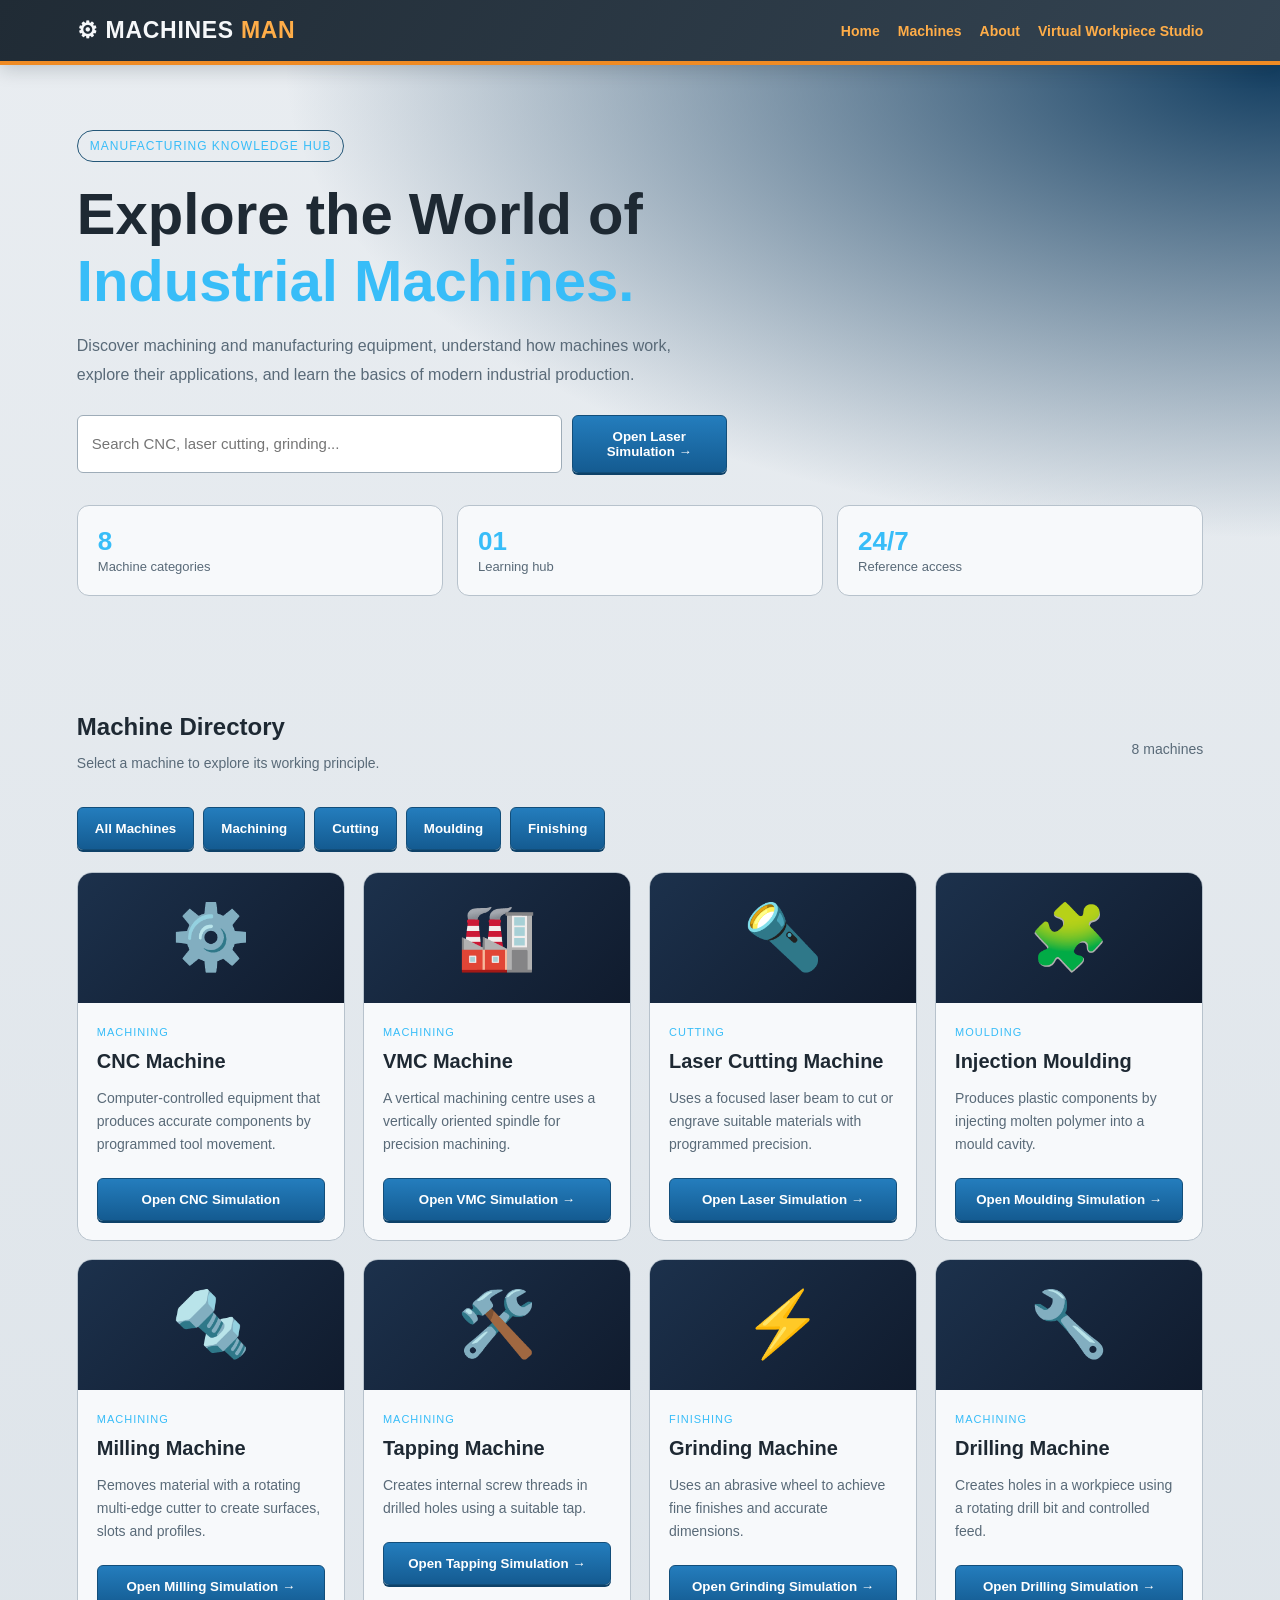
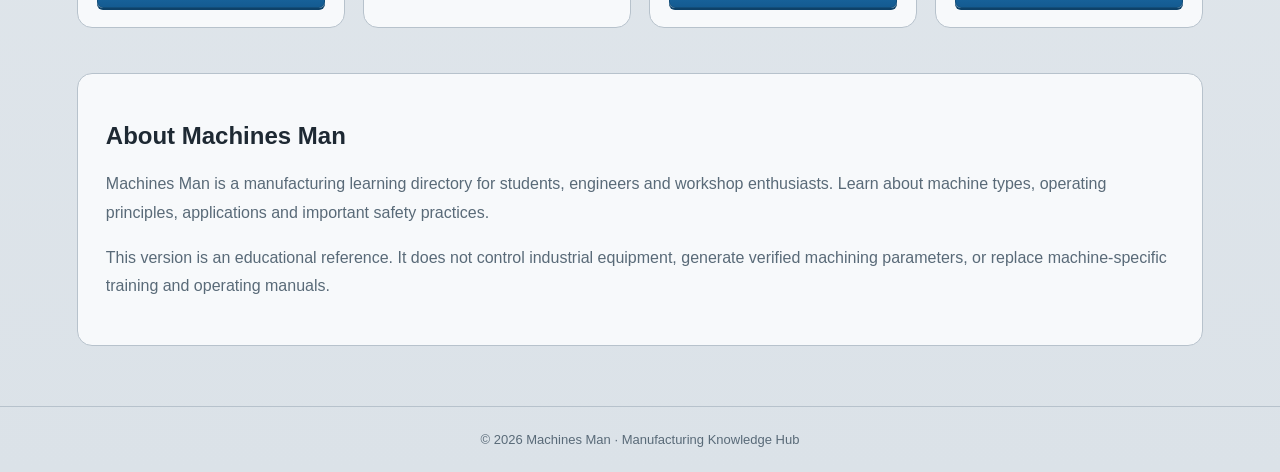
==== commit 17f37cde: "Update index.html" ====
--- a/index.html
+++ b/index.html
@@ -183,6 +183,7 @@
   .searchbar { flex-direction: column; }
 }
 </style>
+<link rel="stylesheet" href="industrial-theme.css">  
 </head>
 <body>
 
--- a/industrial-theme.css
+++ b/industrial-theme.css
@@ -0,0 +1,89 @@
+/* Machines Man — Industrial Realistic / Professional Theme
+   Add this file to the repository root and link it after each page's existing <style> block. */
+:root {
+  --bg: #e7ebef !important;
+  --panel: #f7f9fb !important;
+  --panel2: #e5ebf0 !important;
+  --cyan: #1769aa !important;
+  --text: #1e2933 !important;
+  --muted: #596a78 !important;
+  --border: #b7c2cc !important;
+  --orange: #ef8b24 !important;
+}
+html { background: #e7ebef; }
+body {
+  background: linear-gradient(180deg, #e9edf1 0%, #dbe2e8 100%) !important;
+  color: #1e2933 !important;
+}
+header {
+  background: linear-gradient(120deg, #202b35, #344452) !important;
+  color: #f6f8fa !important;
+  border-bottom: 4px solid #ef8b24 !important;
+  box-shadow: 0 4px 18px rgba(16, 30, 42, .2);
+}
+header .logo { color: #f6f8fa !important; letter-spacing: .7px; }
+header .logo span, header a { color: #ffad48 !important; }
+header a { font-weight: 700; }
+main { max-width: 1320px; }
+.intro h1, h1, h2, h3 { color: #1e2933 !important; }
+.intro p { color: #536574 !important; }
+.panel, .card, .machine-card, section.panel {
+  background: linear-gradient(145deg, #ffffff, #eef2f5) !important;
+  color: #1e2933 !important;
+  border: 1px solid #bac5ce !important;
+  border-top: 3px solid #3e596d !important;
+  border-radius: 12px !important;
+  box-shadow: 0 8px 22px rgba(30, 45, 58, .10) !important;
+}
+.metric, .step, .field, .controls {
+  color: #253440;
+}
+.metric, .step {
+  background: #e7edf2 !important;
+  border-color: #c0cbd4 !important;
+}
+.step.active {
+  background: #dbeaf6 !important;
+  border-color: #1769aa !important;
+  color: #123c5b !important;
+}
+.step.done { border-color: #41836b !important; color: #24634c !important; }
+label, .status, .note, .metric small { color: #536574 !important; }
+select, input:not([type="range"]), textarea {
+  background: #fff !important;
+  color: #1e2933 !important;
+  border: 1px solid #9eacb8 !important;
+  border-radius: 6px !important;
+}
+input[type="range"], progress { accent-color: #1769aa !important; }
+button, .primary {
+  background: linear-gradient(180deg, #247dbd, #145b91) !important;
+  color: #fff !important;
+  border: 1px solid #124e7a !important;
+  border-radius: 6px !important;
+  box-shadow: 0 2px 0 #0e4269 !important;
+}
+button:hover, .primary:hover { filter: brightness(1.08); }
+button.secondary {
+  background: linear-gradient(180deg, #596b79, #394b59) !important;
+  color: #fff !important;
+  border: 1px solid #344654 !important;
+  box-shadow: 0 2px 0 #273641 !important;
+}
+.pill {
+  background: #e7edf2 !important;
+  color: #314453 !important;
+  border-color: #aebbc5 !important;
+}
+footer { color: #596a78 !important; }
+canvas {
+  border: 1px solid #526777 !important;
+  box-shadow: inset 0 0 0 1px rgba(255,255,255,.12), 0 5px 18px rgba(16,30,42,.18);
+}
+/* Homepage card compatibility */
+.machine-card img, .card img { border-radius: 8px; }
+a { transition: color .15s ease; }
+@media (max-width: 700px) {
+  header { padding: 16px 5%; }
+  main { padding: 20px 12px 36px; }
+}
